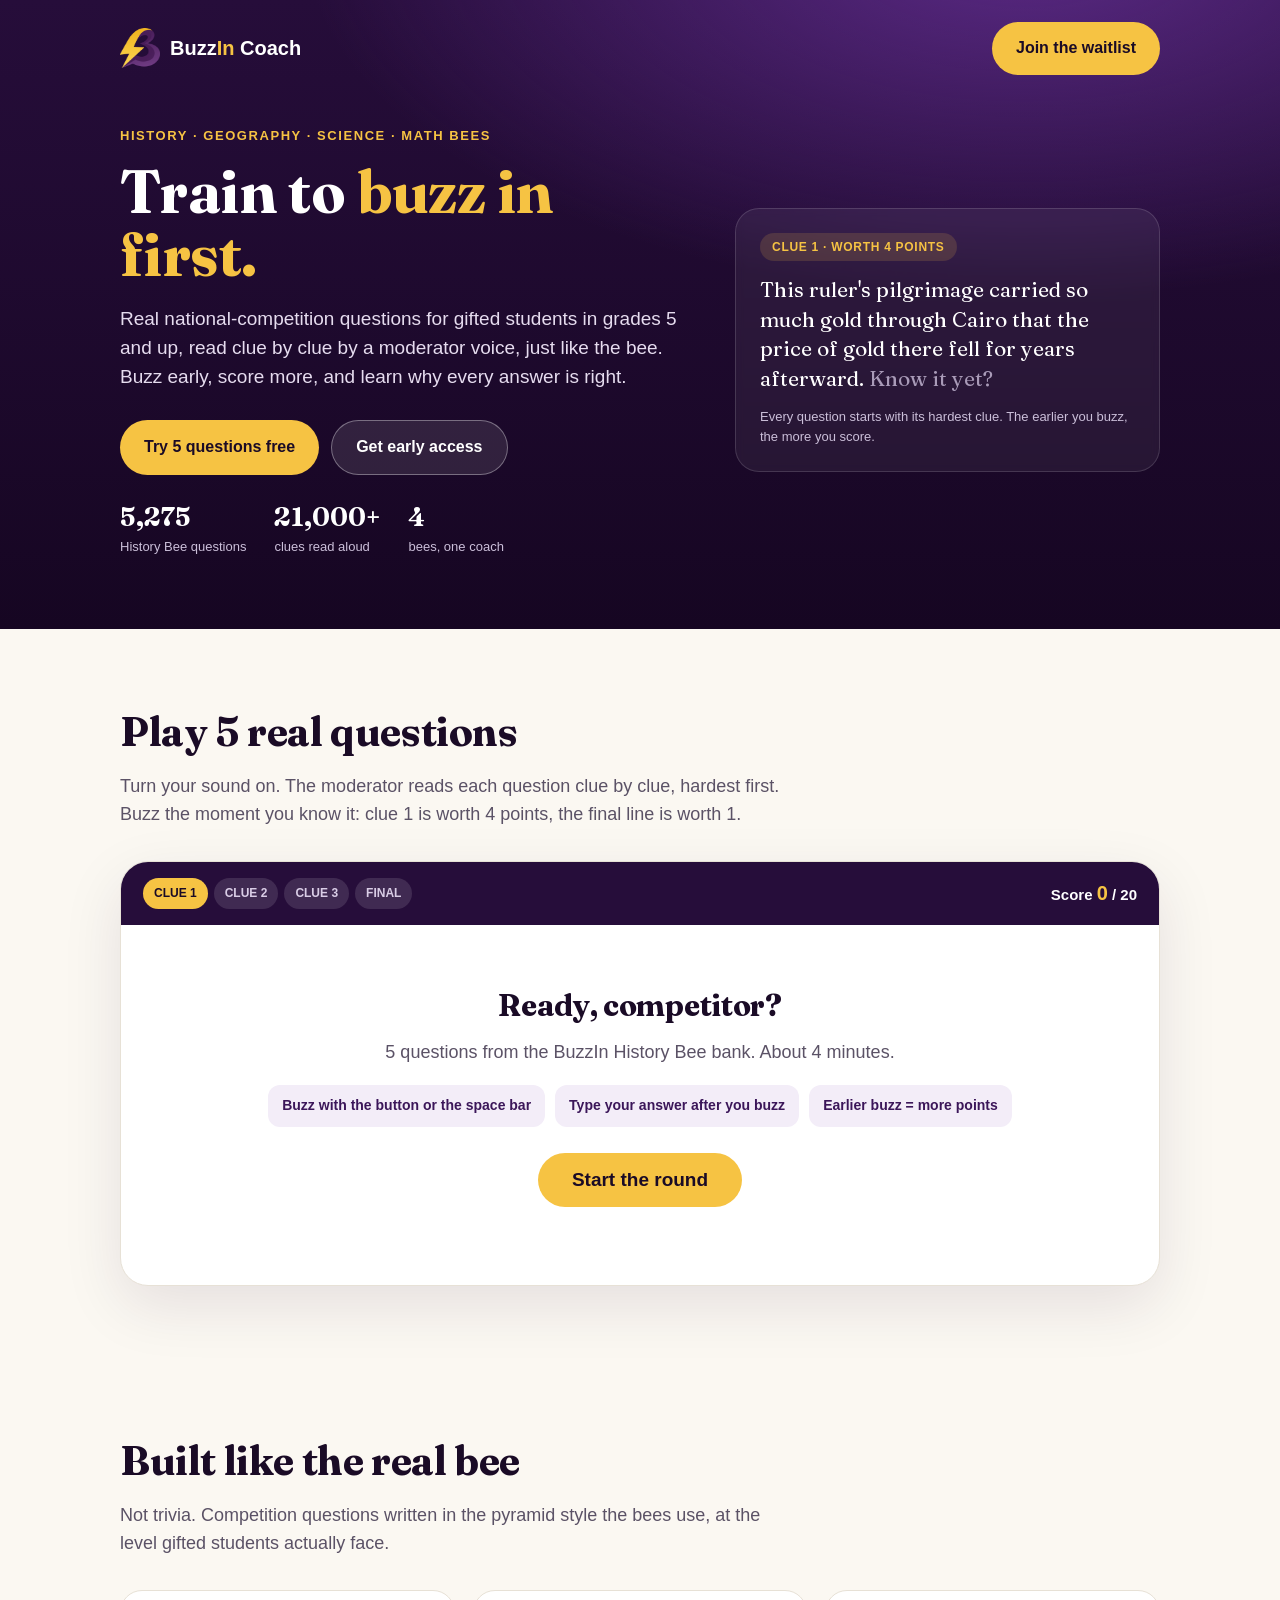
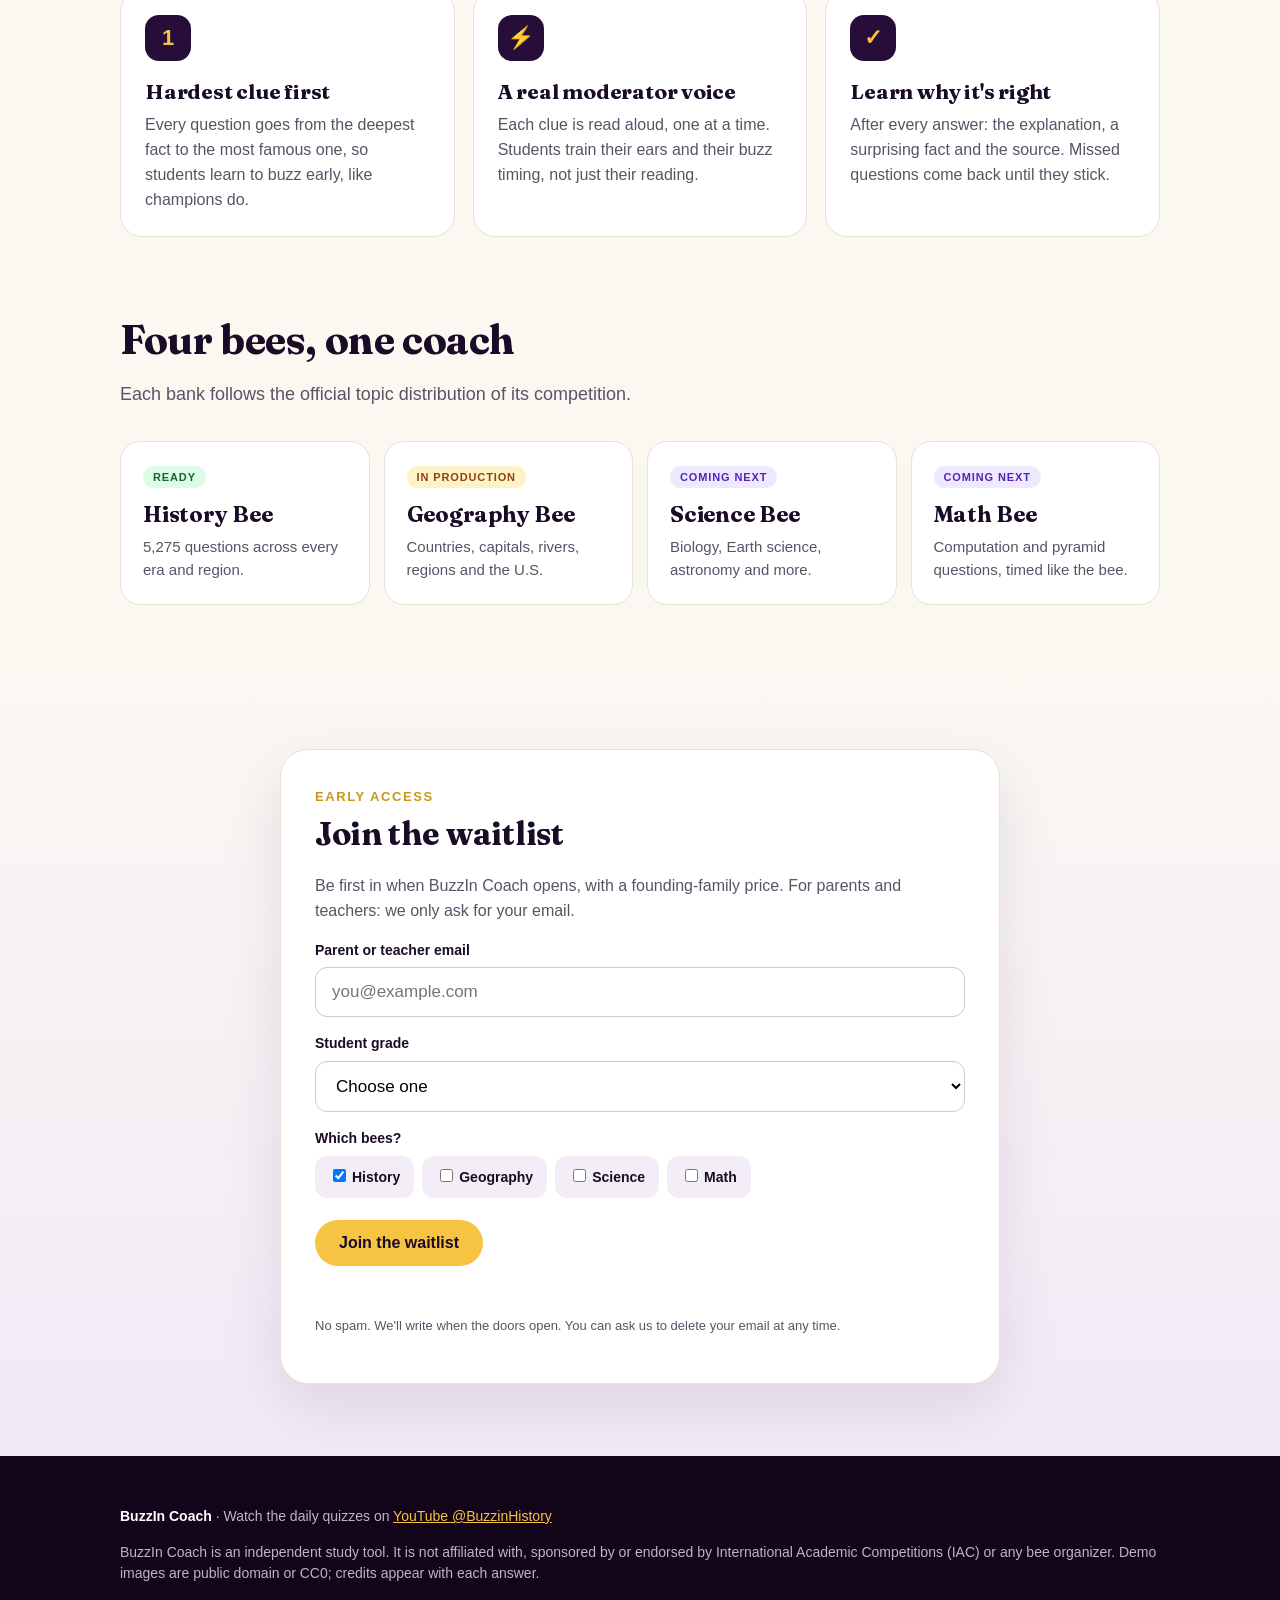
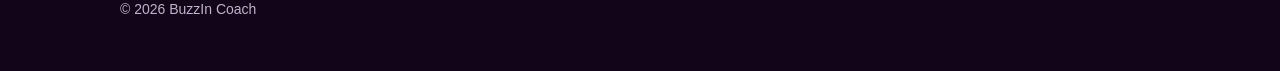
==== index.html @ ff50d9b2 "BuzzIn Coach landing page with 5-question demo and waitlist Co-Authored-By: Claude Opus 5.5 <noreply" ====
<!doctype html>
<html lang="en">
<head>
<meta charset="utf-8">
<meta name="viewport" content="width=device-width, initial-scale=1">
<title>BuzzIn Coach</title>
<meta name="description" content="Train for the History, Geography, Science and Math Bees with real competition-level questions, read clue by clue by a moderator voice. Try 5 questions free.">
<link rel="icon" href="favicon.png">
<style>
@font-face{font-family:'Fraunces';src:url(fonts/fraunces-latin.woff2) format('woff2');font-weight:100 900;font-display:swap}
:root{--ink:#1a0b26;--purple:#260d3a;--purple2:#3b1659;--gold:#f6c343;--gold-d:#c9971c;--green:#22c55e;--red:#ef4444;--paper:#fbf8f2;--card:#fff;--muted:#5b5266;--line:#e7e1d6}
*{box-sizing:border-box}html,body{margin:0}
body{font-family:-apple-system,BlinkMacSystemFont,"Segoe UI",Roboto,Helvetica,Arial,sans-serif;color:var(--ink);background:var(--paper);line-height:1.55}
h1,h2,h3,.serif{font-family:'Fraunces',Georgia,serif;letter-spacing:-.01em}
a{color:inherit}
.wrap{max-width:1080px;margin:0 auto;padding:0 20px}
header.hero{background:radial-gradient(1200px 600px at 80% -10%,#5b2a86 0,transparent 60%),linear-gradient(180deg,var(--purple),#160622);color:#fff;padding:22px 0 72px;overflow:hidden}
.nav{display:flex;align-items:center;justify-content:space-between;gap:12px}
.brand{display:flex;align-items:center;gap:10px;font-weight:800;font-size:20px;text-decoration:none}
.brand img{width:40px;height:40px}
.brand b{color:var(--gold)}
.btn{display:inline-flex;align-items:center;justify-content:center;gap:8px;border:0;border-radius:999px;padding:14px 24px;font-weight:800;font-size:16px;cursor:pointer;text-decoration:none;transition:transform .12s ease}
.btn:active{transform:scale(.97)}
.btn-gold{background:var(--gold);color:var(--ink)}
.btn-ghost{background:rgba(255,255,255,.1);color:#fff;border:1.5px solid rgba(255,255,255,.35)}
.hero-grid{display:grid;grid-template-columns:1.15fr .85fr;gap:40px;align-items:center;margin-top:48px}
.eyebrow{display:inline-block;font-size:13px;font-weight:800;letter-spacing:.12em;color:var(--gold);text-transform:uppercase}
.hero h1{font-size:clamp(36px,5.4vw,60px);line-height:1.05;margin:12px 0 18px}
.hero h1 em{font-style:normal;color:var(--gold)}
.hero p.lead{font-size:19px;color:#e6dcef;max-width:560px;margin:0 0 28px}
.cta-row{display:flex;flex-wrap:wrap;gap:12px}
.hero-card{background:rgba(255,255,255,.06);border:1px solid rgba(255,255,255,.14);border-radius:24px;padding:24px;backdrop-filter:blur(4px)}
.pill{display:inline-block;font-size:12px;font-weight:800;padding:5px 12px;border-radius:999px;background:rgba(246,195,67,.15);color:var(--gold);letter-spacing:.06em;text-transform:uppercase}
.sample-clue{font-family:'Fraunces',Georgia,serif;font-size:21px;line-height:1.4;margin:14px 0}
.sample-clue span{color:#a99bb8}
.stats{display:flex;gap:28px;margin-top:22px;flex-wrap:wrap}
.stats div{font-size:13px;color:#cbbfd9}.stats b{display:block;font-size:26px;color:#fff;font-family:'Fraunces',Georgia,serif}
section{padding:72px 0}
.section-title{font-size:clamp(28px,3.6vw,40px);margin:0 0 10px}
.section-sub{color:var(--muted);font-size:18px;margin:0 0 32px;max-width:680px}
/* demo */
#demo{background:var(--paper)}
.stage{background:var(--card);border:1px solid var(--line);border-radius:28px;box-shadow:0 20px 60px rgba(38,13,58,.10);overflow:hidden}
.stage-top{display:flex;align-items:center;justify-content:space-between;gap:12px;padding:16px 22px;background:var(--purple);color:#fff;flex-wrap:wrap}
.track{display:flex;gap:6px;flex-wrap:wrap}
.track span{font-size:12px;font-weight:800;padding:6px 11px;border-radius:999px;background:rgba(255,255,255,.12);color:#d9cde6}
.track span.live{background:var(--gold);color:var(--ink)}
.track span.done{opacity:.45}
.score{font-weight:800;font-size:15px}.score b{color:var(--gold);font-size:20px}
.stage-body{padding:28px 26px 30px;min-height:360px}
.qmeta{display:flex;justify-content:space-between;align-items:center;gap:10px;margin-bottom:16px;flex-wrap:wrap}
.worth{background:var(--gold);color:var(--ink);font-weight:900;border-radius:999px;padding:6px 14px;font-size:14px}
.cat{font-size:13px;font-weight:800;color:var(--muted);letter-spacing:.08em;text-transform:uppercase}
.older p{margin:0 0 10px;color:#8a8194;font-size:16px}
.live-clue{font-family:'Fraunces',Georgia,serif;font-size:clamp(20px,2.4vw,26px);line-height:1.42;margin:0;min-height:3em}
.live-clue .w{opacity:0;transition:opacity .15s}.live-clue .w.on{opacity:1}
.hint{margin-top:14px;font-weight:800;color:var(--gold-d);min-height:1.5em}
.controls{display:flex;gap:12px;align-items:center;margin-top:22px;flex-wrap:wrap}
.buzz{width:100%;max-width:420px;padding:20px;border-radius:20px;background:linear-gradient(180deg,#ffd76a,var(--gold));color:var(--ink);font-size:22px;font-weight:900;border:0;box-shadow:0 8px 0 var(--gold-d);cursor:pointer;letter-spacing:.04em}
.buzz:active{transform:translateY(4px);box-shadow:0 4px 0 var(--gold-d)}
.buzz:disabled{opacity:.4;cursor:default}
.kbd{font-size:13px;color:var(--muted)}
.answer-row{display:none;gap:10px;flex-wrap:wrap;align-items:center}
.answer-row input{flex:1;min-width:220px;font-size:20px;padding:15px 18px;border-radius:14px;border:2px solid var(--purple2);outline:none}
.timer{font-weight:900;color:var(--red);min-width:40px}
.reveal{display:none;grid-template-columns:220px 1fr;gap:26px;align-items:start}
.reveal img{width:100%;border-radius:18px;border:4px solid var(--gold);box-shadow:0 10px 30px rgba(0,0,0,.15)}
.verdict{font-weight:900;font-size:15px;letter-spacing:.06em;text-transform:uppercase}
.verdict.ok{color:#15803d}.verdict.no{color:var(--red)}
.ans{font-family:'Fraunces',Georgia,serif;font-size:34px;margin:6px 0 12px;color:var(--purple)}
.why{font-size:18px;margin:0 0 12px}
.dyk{background:#fff8e3;border-left:5px solid var(--gold);padding:12px 16px;border-radius:10px;margin:0 0 12px}
.src{display:inline-block;background:var(--gold);color:var(--ink);font-weight:700;font-size:13px;padding:5px 12px;border-radius:999px}
.credit{font-size:11px;color:var(--muted);margin-top:6px}
.start-box{text-align:center;padding:30px 10px}
.start-box h3{font-size:30px;margin:0 0 10px}
.rules{display:flex;justify-content:center;gap:10px;flex-wrap:wrap;margin:18px 0 26px}
.rules span{background:#f3edf8;color:var(--purple2);font-weight:800;border-radius:12px;padding:10px 14px;font-size:14px}
.end-box{text-align:center;padding:20px 10px;display:none}
.end-box .big{font-family:'Fraunces',Georgia,serif;font-size:64px;color:var(--purple);margin:6px 0}
.rank{display:inline-block;background:var(--purple);color:var(--gold);font-weight:900;padding:8px 18px;border-radius:999px;letter-spacing:.08em}
/* features */
.grid3{display:grid;grid-template-columns:repeat(3,1fr);gap:18px}
.feat{background:var(--card);border:1px solid var(--line);border-radius:22px;padding:24px}
.feat .ico{width:46px;height:46px;border-radius:14px;background:var(--purple);color:var(--gold);display:grid;place-items:center;font-weight:900;font-size:22px;margin-bottom:14px}
.feat h3{margin:0 0 6px;font-size:21px}.feat p{margin:0;color:var(--muted)}
.bees{display:grid;grid-template-columns:repeat(4,1fr);gap:14px}
.bee{border-radius:20px;padding:22px;background:var(--card);border:1px solid var(--line)}
.bee h3{margin:8px 0 4px;font-size:22px}.bee p{margin:0;color:var(--muted);font-size:15px}
.tag{font-size:11px;font-weight:900;letter-spacing:.08em;padding:5px 10px;border-radius:999px;text-transform:uppercase}
.tag.live{background:#dcfce7;color:#166534}.tag.soon{background:#fef3c7;color:#92400e}.tag.next{background:#ede9fe;color:#5b21b6}
.story{background:var(--purple);color:#fff;border-radius:28px;padding:36px;display:grid;grid-template-columns:auto 1fr;gap:28px;align-items:center}
.story img{width:110px}.story h2{margin:0 0 10px;font-size:30px}.story p{margin:0;color:#e1d6ec;font-size:18px}
/* waitlist */
#join{background:linear-gradient(180deg,var(--paper),#f1e9f7)}
.join-card{background:var(--card);border-radius:28px;padding:34px;border:1px solid var(--line);box-shadow:0 20px 60px rgba(38,13,58,.10);max-width:720px;margin:0 auto}
.join-card h2{margin:0 0 6px;font-size:32px}
form label{display:block;font-weight:800;font-size:14px;margin:16px 0 6px}
form input[type=email],form select{width:100%;font-size:17px;padding:14px 16px;border-radius:12px;border:1.5px solid #cfc6da;background:#fff}
.checks{display:flex;flex-wrap:wrap;gap:8px}
.checks label{margin:0;font-weight:700;background:#f3edf8;border-radius:12px;padding:10px 14px;cursor:pointer}
.checks input{margin-right:6px}
.form-msg{margin-top:14px;font-weight:800;min-height:1.4em}
.small{font-size:13px;color:var(--muted)}
footer{background:#120419;color:#bfb3cc;padding:36px 0;font-size:14px}
footer a{color:var(--gold)}
@media (max-width:860px){.hero-grid,.grid3,.bees,.reveal,.story{grid-template-columns:1fr}.bees{grid-template-columns:1fr 1fr}.reveal img{max-width:240px}.stage-body{padding:22px 18px}}
@media (max-width:520px){.bees{grid-template-columns:1fr}.nav .btn{padding:10px 16px;font-size:14px}}
</style>
</head>
<body>
<header class="hero">
  <div class="wrap">
    <nav class="nav">
      <a class="brand" href="#"><img src="img/logo.png" alt="BuzzIn logo"><span>Buzz<b>In</b> Coach</span></a>
      <a class="btn btn-gold" href="#join">Join the waitlist</a>
    </nav>
    <div class="hero-grid">
      <div>
        <span class="eyebrow">History · Geography · Science · Math Bees</span>
        <h1>Train to <em>buzz in first.</em></h1>
        <p class="lead">Real national-competition questions for gifted students in grades 5 and up, read clue by clue by a moderator voice, just like the bee. Buzz early, score more, and learn why every answer is right.</p>
        <div class="cta-row">
          <a class="btn btn-gold" href="#demo">Try 5 questions free</a>
          <a class="btn btn-ghost" href="#join">Get early access</a>
        </div>
        <div class="stats">
          <div><b>5,275</b>History Bee questions</div>
          <div><b>21,000+</b>clues read aloud</div>
          <div><b>4</b>bees, one coach</div>
        </div>
      </div>
      <div class="hero-card">
        <span class="pill">Clue 1 · worth 4 points</span>
        <p class="sample-clue">This ruler's pilgrimage carried so much gold through Cairo that the price of gold there fell for years afterward. <span>Know it yet?</span></p>
        <p class="small" style="color:#cbbfd9;margin:0">Every question starts with its hardest clue. The earlier you buzz, the more you score.</p>
      </div>
    </div>
  </div>
</header>

<section id="demo">
  <div class="wrap">
    <h2 class="section-title">Play 5 real questions</h2>
    <p class="section-sub">Turn your sound on. The moderator reads each question clue by clue, hardest first. Buzz the moment you know it: clue 1 is worth 4 points, the final line is worth 1.</p>
    <div class="stage" id="stage">
      <div class="stage-top">
        <div class="track" id="track"></div>
        <div class="score">Score <b id="score">0</b> / <span id="maxScore">20</span></div>
      </div>
      <div class="stage-body">
        <div class="start-box" id="startBox">
          <h3>Ready, competitor?</h3>
          <p class="section-sub" style="margin:0 auto">5 questions from the BuzzIn History Bee bank. About 4 minutes.</p>
          <div class="rules"><span>Buzz with the button or the space bar</span><span>Type your answer after you buzz</span><span>Earlier buzz = more points</span></div>
          <button class="btn btn-gold" id="startBtn" style="font-size:19px;padding:16px 34px">Start the round</button>
        </div>
        <div id="playBox" style="display:none">
          <div class="qmeta"><span class="cat" id="qcat"></span><span class="worth" id="worth"></span></div>
          <div class="older" id="older"></div>
          <p class="live-clue" id="liveClue"></p>
          <div class="hint" id="hint"></div>
          <div class="controls" id="buzzRow"><button class="buzz" id="buzzBtn">BUZZ IN</button><span class="kbd">or press Space</span></div>
          <div class="controls answer-row" id="answerRow"><input id="answerIn" placeholder="Type your answer" autocomplete="off" autocapitalize="off" spellcheck="false"><button class="btn btn-gold" id="submitBtn">Answer</button><span class="timer" id="ansTimer"></span></div>
        </div>
        <div class="reveal" id="revealBox">
          <div><img id="rImg" alt=""><div class="credit" id="rCredit"></div></div>
          <div>
            <div class="verdict" id="rVerdict"></div>
            <div class="ans" id="rAns"></div>
            <p class="why" id="rWhy"></p>
            <p class="dyk"><b>Did you know?</b> <span id="rFact"></span></p>
            <span class="src" id="rSrc"></span>
            <div class="controls"><button class="btn btn-gold" id="nextBtn">Next question</button></div>
          </div>
        </div>
        <div class="end-box" id="endBox">
          <span class="eyebrow" style="color:var(--gold-d)">Round complete</span>
          <div class="big"><span id="endScore">0</span> / 20</div>
          <span class="rank" id="endRank"></span>
          <p class="section-sub" style="margin:18px auto 22px">That was 5 of more than 5,000 questions. Join the waitlist and be first in when BuzzIn Coach opens.</p>
          <div class="cta-row" style="justify-content:center"><a class="btn btn-gold" href="#join">Join the waitlist</a><button class="btn" style="background:#f3edf8;color:var(--purple2)" id="againBtn">Play again</button></div>
        </div>
      </div>
    </div>
  </div>
</section>

<section>
  <div class="wrap">
    <h2 class="section-title">Built like the real bee</h2>
    <p class="section-sub">Not trivia. Competition questions written in the pyramid style the bees use, at the level gifted students actually face.</p>
    <div class="grid3">
      <div class="feat"><div class="ico">1</div><h3>Hardest clue first</h3><p>Every question goes from the deepest fact to the most famous one, so students learn to buzz early, like champions do.</p></div>
      <div class="feat"><div class="ico">⚡</div><h3>A real moderator voice</h3><p>Each clue is read aloud, one at a time. Students train their ears and their buzz timing, not just their reading.</p></div>
      <div class="feat"><div class="ico">✓</div><h3>Learn why it's right</h3><p>After every answer: the explanation, a surprising fact and the source. Missed questions come back until they stick.</p></div>
    </div>
  </div>
</section>

<section style="padding-top:0">
  <div class="wrap">
    <h2 class="section-title">Four bees, one coach</h2>
    <p class="section-sub">Each bank follows the official topic distribution of its competition.</p>
    <div class="bees">
      <div class="bee"><span class="tag live">Ready</span><h3>History Bee</h3><p>5,275 questions across every era and region.</p></div>
      <div class="bee"><span class="tag soon">In production</span><h3>Geography Bee</h3><p>Countries, capitals, rivers, regions and the U.S.</p></div>
      <div class="bee"><span class="tag next">Coming next</span><h3>Science Bee</h3><p>Biology, Earth science, astronomy and more.</p></div>
      <div class="bee"><span class="tag next">Coming next</span><h3>Math Bee</h3><p>Computation and pyramid questions, timed like the bee.</p></div>
    </div>
  </div>
</section>


<section id="join">
  <div class="wrap">
    <div class="join-card">
      <span class="eyebrow" style="color:var(--gold-d)">Early access</span>
      <h2>Join the waitlist</h2>
      <p class="small" style="font-size:16px">Be first in when BuzzIn Coach opens, with a founding-family price. For parents and teachers: we only ask for your email.</p>
      <form id="joinForm" novalidate>
        <label for="email">Parent or teacher email</label>
        <input type="email" id="email" required placeholder="you@example.com" autocomplete="email">
        <label for="grade">Student grade</label>
        <select id="grade"><option value="">Choose one</option><option>3 or younger</option><option>4</option><option>5</option><option>6</option><option>7</option><option>8</option><option>High school</option><option>Teacher or coach</option></select>
        <label>Which bees?</label>
        <div class="checks">
          <label><input type="checkbox" value="history" checked>History</label>
          <label><input type="checkbox" value="geography">Geography</label>
          <label><input type="checkbox" value="science">Science</label>
          <label><input type="checkbox" value="math">Math</label>
        </div>
        <div class="controls"><button class="btn btn-gold" type="submit" id="joinBtn">Join the waitlist</button></div>
        <div class="form-msg" id="formMsg"></div>
        <p class="small">No spam. We'll write when the doors open. You can ask us to delete your email at any time.</p>
      </form>
    </div>
  </div>
</section>

<footer>
  <div class="wrap">
    <p><b style="color:#fff">BuzzIn Coach</b> · Watch the daily quizzes on <a href="https://www.youtube.com/@BuzzinHistory" target="_blank" rel="noopener">YouTube @BuzzinHistory</a></p>
    <p>BuzzIn Coach is an independent study tool. It is not affiliated with, sponsored by or endorsed by International Academic Competitions (IAC) or any bee organizer. Demo images are public domain or CC0; credits appear with each answer.</p>
    <p>© 2026 BuzzIn Coach</p>
  </div>
</footer>

<script>
const DEMO = [{"id": "q03757", "category": "American History", "answer": "Rosa Parks", "accept": ["rosa parks", "parks", "rosa louise parks", "rosa mccauley parks"], "stages": [{"text": "This leader was secretary of the local NAACP chapter and had previously been trained at the Highlander Folk School, challenging the later narrative that her arrest was purely spontaneous.", "audio": "audio/q03757_c2.mp3"}, {"text": "This civil rights activist is often called the mother of the freedom movement and was awarded both the Presidential Medal of Freedom and the Congressional Gold Medal.", "audio": "audio/q03757_c3.mp3"}, {"text": "This Alabama seamstress refused to give up her seat on a Montgomery city bus in December 1955, triggering a 381-day bus boycott that became a pivotal moment in the civil rights movement.", "audio": "audio/q03757_c1.mp3"}, {"text": "For the point, name this Alabama woman whose 1955 bus arrest sparked the Montgomery Bus Boycott.", "audio": "audio/q03757_fp.mp3"}], "why": "Parks refused to give up her bus seat to a white rider in Montgomery. Her arrest launched a 381-day boycott.", "fact": "In 2013 she became the first Black American honored with a statue in the U.S. Capitol's National Statuary Hall.", "source": "Britannica: Rosa Parks", "img": "img/parks.jpg", "credit": "Rosa Parks fingerprinted, 1956 (Associated Press, public domain)"}, {"id": "q01840", "category": "Ancient History", "answer": "Ramesses II", "accept": ["ramesses", "ramses", "rameses", "ramesses ii", "ramses ii", "rameses ii", "ramesses the great", "ramses the great", "ozymandias"], "stages": [{"text": "This pharaoh fought the Hittites to a standstill at the Battle of Kadesh and signed one of the earliest known international peace treaties.", "audio": "audio/q01840_c1.mp3"}, {"text": "This king built more monuments and erected more statues and obelisks than any other pharaoh.", "audio": "audio/q01840_c2.mp3"}, {"text": "This pharaoh, who ruled for sixty-six years and fathered over a hundred children, is sometimes called the Great.", "audio": "audio/q01840_c3.mp3"}, {"text": "For the point, name this long-reigning New Kingdom pharaoh often called the greatest of all Egyptian rulers.", "audio": "audio/q01840_fp.mp3"}], "why": "Ramesses II ruled for 66 years and built Abu Simbel. Nine later pharaohs took his name.", "fact": "His peace treaty with the Hittites is one of the oldest ever found. A copy hangs at the United Nations in New York.", "source": "Britannica: Ramses II", "img": "img/ramesses.jpg", "credit": "Statue of Ramesses II, Museo Egizio, Turin (CC0)"}, {"id": "q02938", "category": "World Wars", "answer": "George S. Patton", "accept": ["patton", "george patton", "george s patton", "george smith patton"], "stages": [{"text": "This leader's slapping of a shell-shocked soldier in a Sicilian hospital tent, which Eisenhower suppressed but which leaked to the press, nearly ended his career and prevented him from commanding D-Day forces, a consequence he never fully accepted.", "audio": "audio/q02938_c2.mp3"}, {"text": "This American general died in December 1945 from injuries sustained in a car collision with an Army truck near Mannheim, Germany, just months after the war's end.", "audio": "audio/q02938_c3.mp3"}, {"text": "This figure's Third Army swept across France after D-Day faster than any previous armored advance in history, covering 600 miles in three months, but required so much fuel that his advance had to be halted to supply Montgomery's slower-moving British forces.", "audio": "audio/q02938_c1.mp3"}, {"text": "For the point, name this general whose Third Army's rapid advance across France made him the most aggressive Allied commander of World War II.", "audio": "audio/q02938_fp.mp3"}], "why": "Patton commanded the U.S. Third Army, which raced across France in the summer of 1944.", "fact": "Patton believed he had lived past lives as a soldier, including one as a Roman legionary.", "source": "U.S. Army Center of Military History", "img": "img/patton.jpg", "credit": "General George Patton, 1945, National Portrait Gallery (CC0)"}, {"id": "q01600", "category": "History of Science", "answer": "Michael Faraday", "accept": ["faraday", "michael faraday"], "stages": [{"text": "This scientist developed the concept of field lines to visualize invisible forces after lacking the mathematical training to follow formal derivations, a framework James Clerk Maxwell later translated into precise equations.", "audio": "audio/q01600_c1.mp3"}, {"text": "This scientist began his career as Humphry Davy's laboratory assistant after writing to the Royal Institution for work, having educated himself by reading books at the bookbinder's shop where he apprenticed.", "audio": "audio/q01600_c2.mp3"}, {"text": "This 19th-century English scientist discovered electromagnetic induction, the principle that a changing magnetic field induces an electric current in a nearby conductor, which is the operating principle underlying every electric generator and transformer in the world today.", "audio": "audio/q01600_c3.mp3"}, {"text": "For the point, name this self-educated English scientist who discovered electromagnetic induction, enabling the generation of electricity from magnets.", "audio": "audio/q01600_fp.mp3"}], "why": "Faraday discovered electromagnetic induction in 1831, the principle behind the electric generator. He started out as a bookbinder's apprentice at 14.", "fact": "Albert Einstein kept a portrait of Faraday on his study wall, next to Isaac Newton and James Clerk Maxwell.", "source": "Royal Institution: Michael Faraday", "img": "img/faraday.jpg", "credit": "Thomas Phillips, Michael Faraday, 1842 (public domain)"}, {"id": "q01808", "category": "Ancient History", "answer": "Hammurabi", "accept": ["hammurabi", "hammurapi", "khammurabi", "hamurabi"], "stages": [{"text": "This ruler's legal code included provisions covering wages for laborers, penalties for false accusations, and protections for widows and orphans.", "audio": "audio/q01808_c1.mp3"}, {"text": "This Babylonian king inscribed his laws on a tall basalt stele topped with a carved image of the sun god Shamash handing down authority.", "audio": "audio/q01808_c2.mp3"}, {"text": "This Amorite king of Babylon is best known for a collection of nearly 282 laws that is one of the oldest written legal codes in history.", "audio": "audio/q01808_c3.mp3"}, {"text": "For the point, name this ancient Babylonian king whose famous law code declared an eye for an eye.", "audio": "audio/q01808_fp.mp3"}], "why": "Hammurabi ruled Babylon about 1792 to 1750 BC. His law code punished harm with matching harm: an eye for an eye.", "fact": "Raiders carried his law stele off to Susa, in Iran. Archaeologists found it there in 1901; it is now in the Louvre.", "source": "Louvre: Law Code of Hammurabi", "img": "img/hammurabi.jpg", "credit": "Top of the stele of the Code of Hammurabi, Louvre (public domain)"}];
const SUPA_URL = 'https://muwmkocrebyrjxmbofij.supabase.co', SUPA_KEY = 'sb_publishable_g9kPDaHmqOY0AiBeE_cB3w_Z5uvTl-f';
const $ = id => document.getElementById(id);
const PAUSE = 2000, FINAL_WAIT = 5000, ANSWER_TIME = 15;
let qi = 0, si = 0, score = 0, state = 'idle', audio = new Audio(), timers = [], buzzStage = null, ansLeft = 0, raf = null;
const maxPts = DEMO.reduce((a, q) => a + q.stages.length, 0); $('maxScore').textContent = maxPts;

function clearTimers(){ timers.forEach(clearTimeout); timers = []; cancelAnimationFrame(raf); }
function show(id, on, disp){ $(id).style.display = on ? (disp || 'block') : 'none'; }
function points(q, s){ return q.stages.length - s; }
function norm(s){ return s.toLowerCase().normalize('NFD').replace(/[̀-ͯ]/g,'').replace(/[^a-z0-9 ]/g,' ').replace(/\s+/g,' ').trim(); }
function lev(a, b){ const m = a.length, n = b.length, d = Array.from({length:m+1},(_, i)=>[i]); for(let j=1;j<=n;j++) d[0][j]=j;
  for(let i=1;i<=m;i++) for(let j=1;j<=n;j++) d[i][j]=Math.min(d[i-1][j]+1,d[i][j-1]+1,d[i-1][j-1]+(a[i-1]===b[j-1]?0:1)); return d[m][n]; }
function correct(q, txt){ const t = norm(txt); if(!t) return false;
  return q.accept.some(a => { a = norm(a); if (t === a) return true;
    const tol = a.length >= 8 ? 2 : a.length >= 5 ? 1 : 0; if (lev(t, a) <= tol) return true;
    return t.split(' ').some(w => w.length >= 5 && lev(w, a) <= tol); }); }

function renderTrack(){ const q = DEMO[qi]; $('track').innerHTML = q.stages.map((s,i)=>`<span class="${i===si&&state!=='reveal'?'live':i<si?'done':''}">${i===q.stages.length-1?'FINAL':'CLUE '+(i+1)}</span>`).join(''); }
function renderStage(){
  const q = DEMO[qi], s = q.stages[si];
  $('qcat').textContent = `Question ${qi+1} of ${DEMO.length} · ${q.category}`;
  const p = points(q, si); $('worth').textContent = `Worth ${p} point${p>1?'s':''}`;
  $('older').innerHTML = q.stages.slice(0, si).map(o=>`<p>${o.text}</p>`).join('');
  $('liveClue').innerHTML = s.text.split(' ').map(w=>`<span class="w">${w} </span>`).join('');
  $('hint').textContent = ''; renderTrack();
}
function playStage(){
  const q = DEMO[qi], s = q.stages[si]; state = 'reading'; renderStage();
  audio.src = s.audio; audio.currentTime = 0; audio.play().catch(()=>{});
  const words = [...document.querySelectorAll('#liveClue .w')];
  const tick = () => { if (state !== 'reading') return; const d = audio.duration || 8, f = Math.min(1, (audio.currentTime + .25) / d);
    const n = Math.ceil(f * words.length); words.forEach((w,i)=>w.classList.toggle('on', i < n)); raf = requestAnimationFrame(tick); };
  raf = requestAnimationFrame(tick);
  audio.onended = () => { if (state !== 'reading') return; words.forEach(w=>w.classList.add('on')); cancelAnimationFrame(raf);
    if (si < q.stages.length - 1) { $('hint').textContent = 'Know it? Lock it in now!'; state = 'pause';
      timers.push(setTimeout(()=>{ if (state === 'pause') { si++; playStage(); } }, PAUSE)); }
    else { state = 'pause'; let left = FINAL_WAIT/1000; $('hint').textContent = `Last chance: ${left}`;
      const cd = () => { left--; if (state !== 'pause') return; if (left <= 0) return reveal(false, null); $('hint').textContent = `Last chance: ${left}`; timers.push(setTimeout(cd, 1000)); };
      timers.push(setTimeout(cd, 1000)); } };
}
function buzz(){
  if (state !== 'reading' && state !== 'pause') return;
  clearTimers(); audio.pause(); buzzStage = si; state = 'answer';
  document.querySelectorAll('#liveClue .w').forEach(w=>w.classList.add('on'));
  $('hint').textContent = `Buzzed on ${si === DEMO[qi].stages.length-1 ? 'the final line' : 'clue ' + (si+1)}!`;
  show('buzzRow', false); show('answerRow', true, 'flex'); $('answerIn').value = ''; $('answerIn').focus();
  ansLeft = ANSWER_TIME; $('ansTimer').textContent = ansLeft;
  const t = () => { if (state !== 'answer') return; ansLeft--; $('ansTimer').textContent = ansLeft; if (ansLeft <= 0) submit(); else timers.push(setTimeout(t, 1000)); };
  timers.push(setTimeout(t, 1000));
}
function submit(){ if (state !== 'answer') return; clearTimers(); reveal(correct(DEMO[qi], $('answerIn').value), buzzStage); }
function reveal(ok, stage){
  clearTimers(); audio.pause(); state = 'reveal'; const q = DEMO[qi];
  const pts = ok ? points(q, stage) : 0; score += pts; $('score').textContent = score;
  show('playBox', false); show('revealBox', true, 'grid');
  $('rVerdict').className = 'verdict ' + (ok ? 'ok' : 'no');
  $('rVerdict').textContent = ok ? `Correct on ${stage === q.stages.length-1 ? 'the final line' : 'clue ' + (stage+1)} · +${pts} point${pts>1?'s':''}` : (stage === null ? 'Time is up' : 'Not quite');
  $('rAns').textContent = q.answer; $('rWhy').textContent = q.why; $('rFact').textContent = q.fact;
  $('rSrc').textContent = 'Source · ' + q.source; $('rImg').src = q.img; $('rImg').alt = q.answer; $('rCredit').textContent = q.credit;
  $('nextBtn').textContent = qi === DEMO.length - 1 ? 'See my score' : 'Next question'; renderTrack();
}
function next(){
  show('revealBox', false);
  if (qi === DEMO.length - 1) return finish();
  qi++; si = 0; show('playBox', true); show('buzzRow', true, 'flex'); show('answerRow', false); playStage();
}
function rank(s){ const f = s / maxPts; return f >= .9 ? 'History Bee Legend' : f >= .75 ? 'Historian' : f >= .55 ? 'Scholar' : f >= .33 ? 'Student' : 'Tourist'; }
function finish(){ state = 'end'; show('endBox', true); $('endScore').textContent = score; $('endRank').textContent = rank(score); try { localStorage.setItem('bz_demo', score); } catch(e) {} }
function start(){ qi = 0; si = 0; score = 0; $('score').textContent = 0; show('startBox', false); show('endBox', false); show('revealBox', false);
  show('playBox', true); show('buzzRow', true, 'flex'); show('answerRow', false); playStage(); }

$('startBtn').onclick = start; $('againBtn').onclick = start; $('buzzBtn').onclick = buzz; $('submitBtn').onclick = submit; $('nextBtn').onclick = next;
$('answerIn').addEventListener('keydown', e => { if (e.key === 'Enter') submit(); });
document.addEventListener('keydown', e => { if (e.code === 'Space' && (state === 'reading' || state === 'pause') && document.activeElement.tagName !== 'INPUT') { e.preventDefault(); buzz(); } });
renderTrack();

$('joinForm').addEventListener('submit', async e => {
  e.preventDefault(); const email = $('email').value.trim(), msg = $('formMsg');
  if (!/^[^@\s]+@[^@\s]+\.[^@\s]+$/.test(email)) { msg.style.color = 'var(--red)'; msg.textContent = 'Please enter a valid email.'; return; }
  const bees = [...document.querySelectorAll('.checks input:checked')].map(c => c.value);
  let demo = null; try { const v = localStorage.getItem('bz_demo'); if (v !== null) demo = +v; } catch(_) {}
  $('joinBtn').disabled = true; msg.style.color = 'var(--muted)'; msg.textContent = 'Saving…';
  try {
    const r = await fetch(SUPA_URL + '/rest/v1/waitlist', { method: 'POST', headers: { apikey: SUPA_KEY, 'Content-Type': 'application/json', Prefer: 'return=minimal' },
      body: JSON.stringify({ email, grade: $('grade').value || null, bees, demo_score: demo, source: new URLSearchParams(location.search).get('src') || 'site' }) });
    if (r.ok || r.status === 409) { msg.style.color = '#15803d'; msg.textContent = r.status === 409 ? "You're already on the list. See you at launch!" : "You're on the list! We'll email you when BuzzIn Coach opens."; e.target.reset(); }
    else throw new Error(r.status);
  } catch (err) { msg.style.color = 'var(--red)'; msg.textContent = 'Something went wrong. Please try again in a minute.'; }
  $('joinBtn').disabled = false;
});
</script>
</body>
</html>
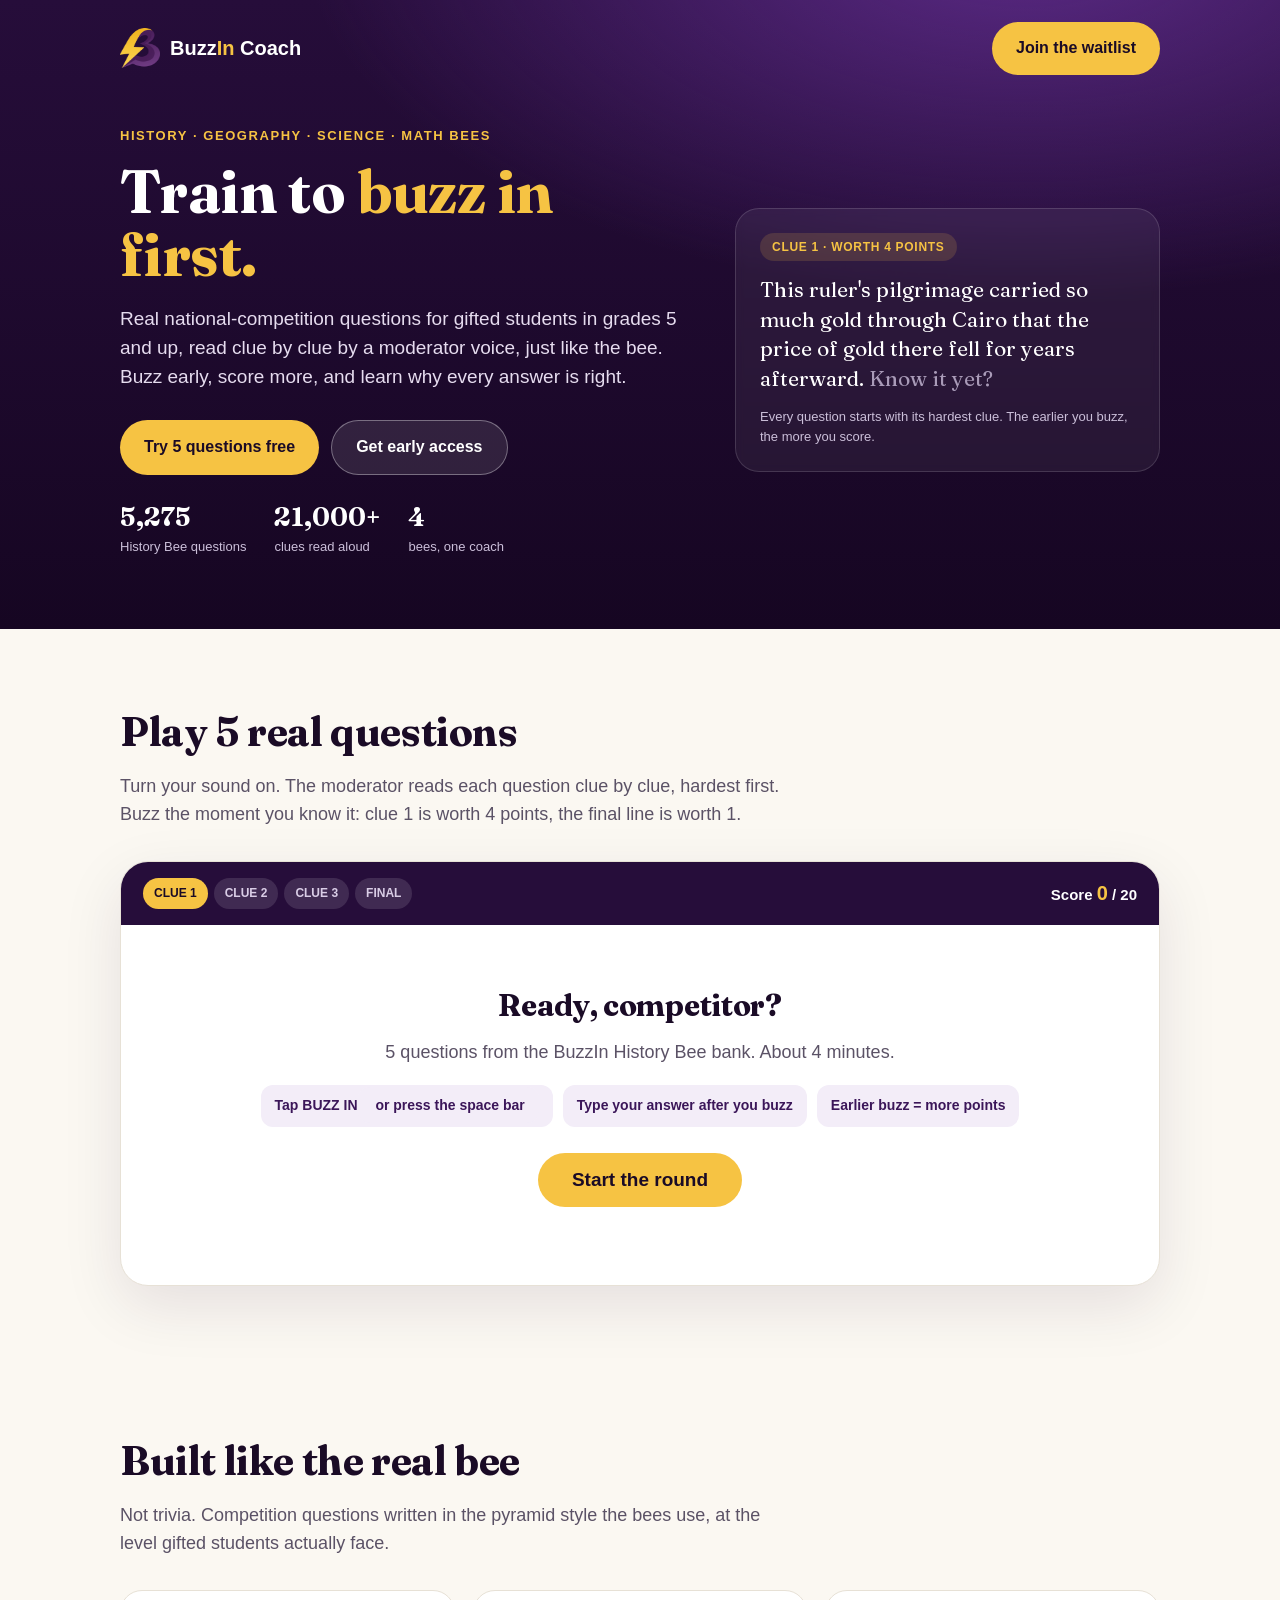
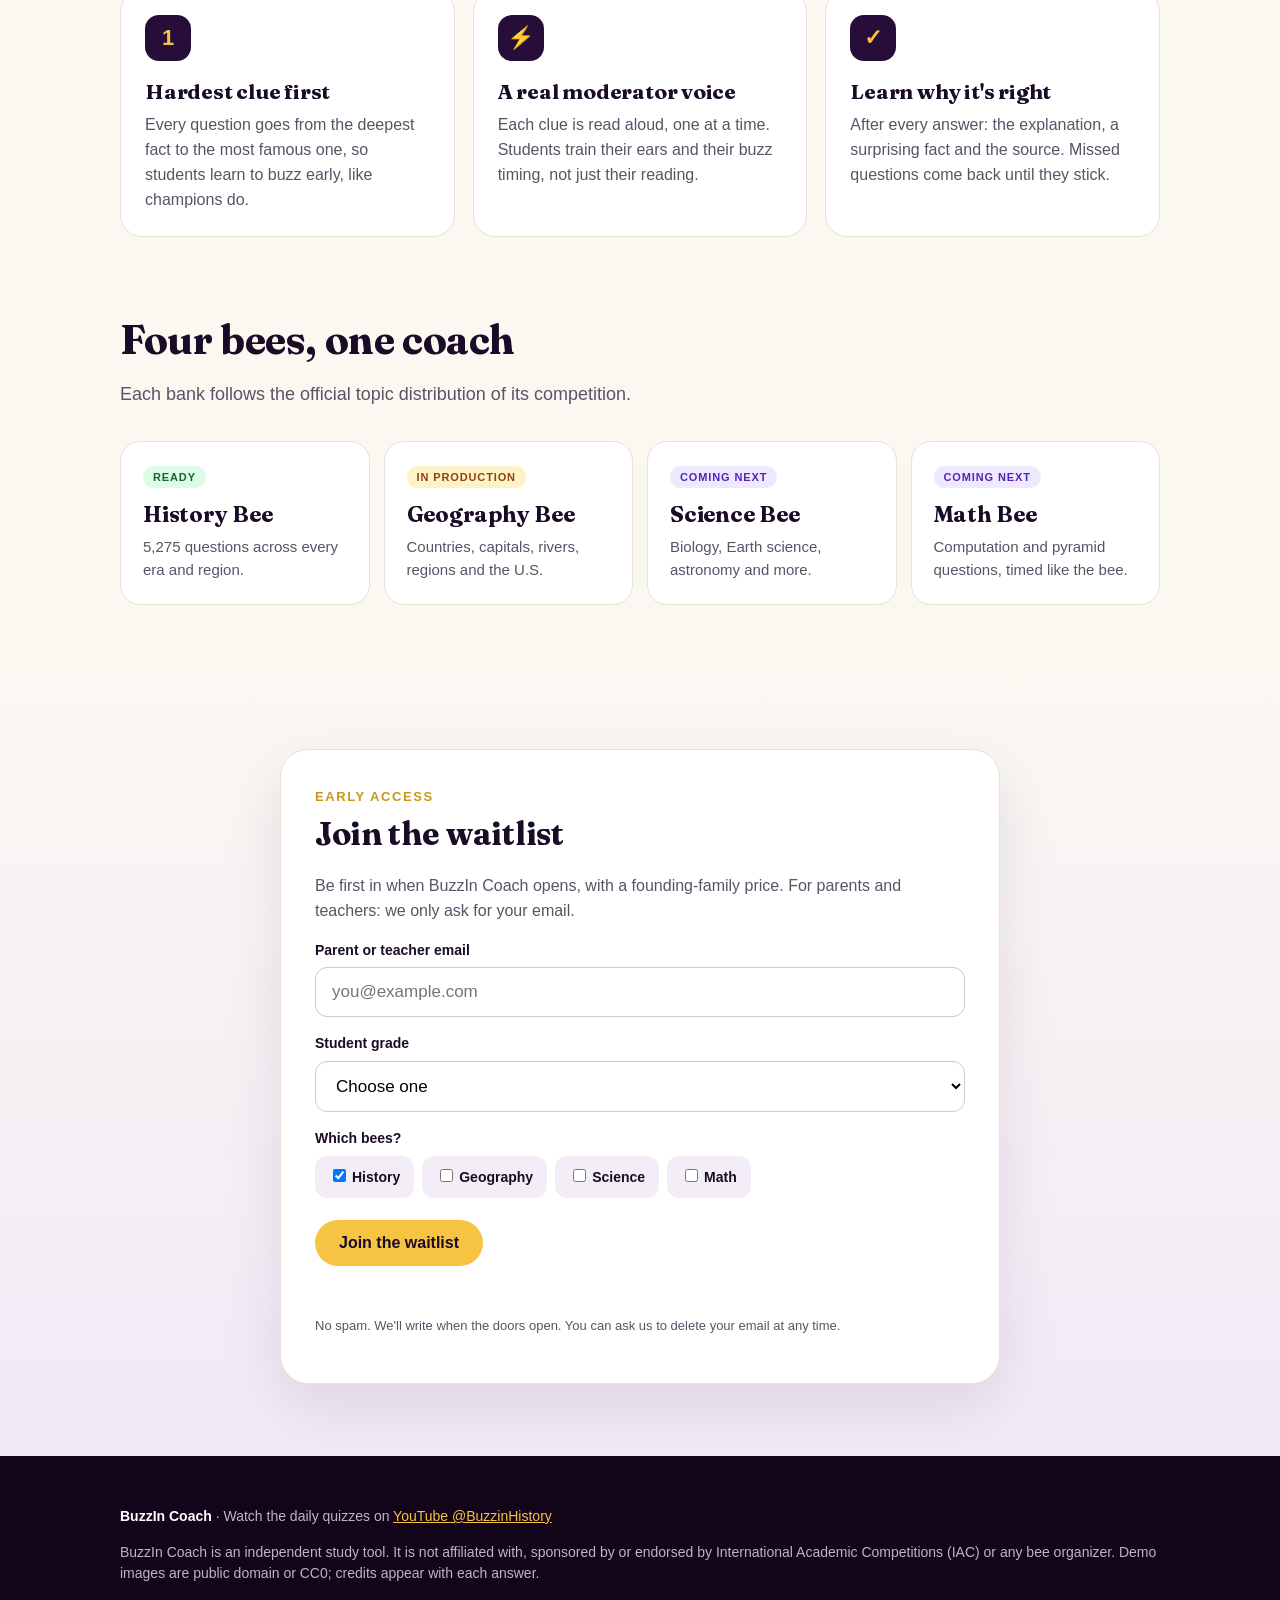
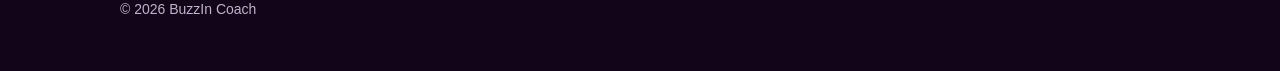
==== commit f8fe8808: "Mobile polish: stats row, buzz hint Co-Authored-By: Claude Opus 5.5 <noreply@anthropic.com>" ====
--- a/index.html
+++ b/index.html
@@ -33,7 +33,7 @@
 .pill{display:inline-block;font-size:12px;font-weight:800;padding:5px 12px;border-radius:999px;background:rgba(246,195,67,.15);color:var(--gold);letter-spacing:.06em;text-transform:uppercase}
 .sample-clue{font-family:'Fraunces',Georgia,serif;font-size:21px;line-height:1.4;margin:14px 0}
 .sample-clue span{color:#a99bb8}
-.stats{display:flex;gap:28px;margin-top:22px;flex-wrap:wrap}
+.stats{display:grid;grid-template-columns:repeat(3,auto);justify-content:start;gap:28px;margin-top:22px}
 .stats div{font-size:13px;color:#cbbfd9}.stats b{display:block;font-size:26px;color:#fff;font-family:'Fraunces',Georgia,serif}
 section{padding:72px 0}
 .section-title{font-size:clamp(28px,3.6vw,40px);margin:0 0 10px}
@@ -105,7 +105,7 @@
 footer{background:#120419;color:#bfb3cc;padding:36px 0;font-size:14px}
 footer a{color:var(--gold)}
 @media (max-width:860px){.hero-grid,.grid3,.bees,.reveal,.story{grid-template-columns:1fr}.bees{grid-template-columns:1fr 1fr}.reveal img{max-width:240px}.stage-body{padding:22px 18px}}
-@media (max-width:520px){.bees{grid-template-columns:1fr}.nav .btn{padding:10px 16px;font-size:14px}}
+@media (max-width:520px){.stats{gap:16px}.stats b{font-size:22px}.desk{display:none}.bees{grid-template-columns:1fr}.nav .btn{padding:10px 16px;font-size:14px}}
 </style>
 </head>
 <body>
@@ -152,7 +152,7 @@
         <div class="start-box" id="startBox">
           <h3>Ready, competitor?</h3>
           <p class="section-sub" style="margin:0 auto">5 questions from the BuzzIn History Bee bank. About 4 minutes.</p>
-          <div class="rules"><span>Buzz with the button or the space bar</span><span>Type your answer after you buzz</span><span>Earlier buzz = more points</span></div>
+          <div class="rules"><span>Tap BUZZ IN<span class="desk"> or press the space bar</span></span><span>Type your answer after you buzz</span><span>Earlier buzz = more points</span></div>
           <button class="btn btn-gold" id="startBtn" style="font-size:19px;padding:16px 34px">Start the round</button>
         </div>
         <div id="playBox" style="display:none">
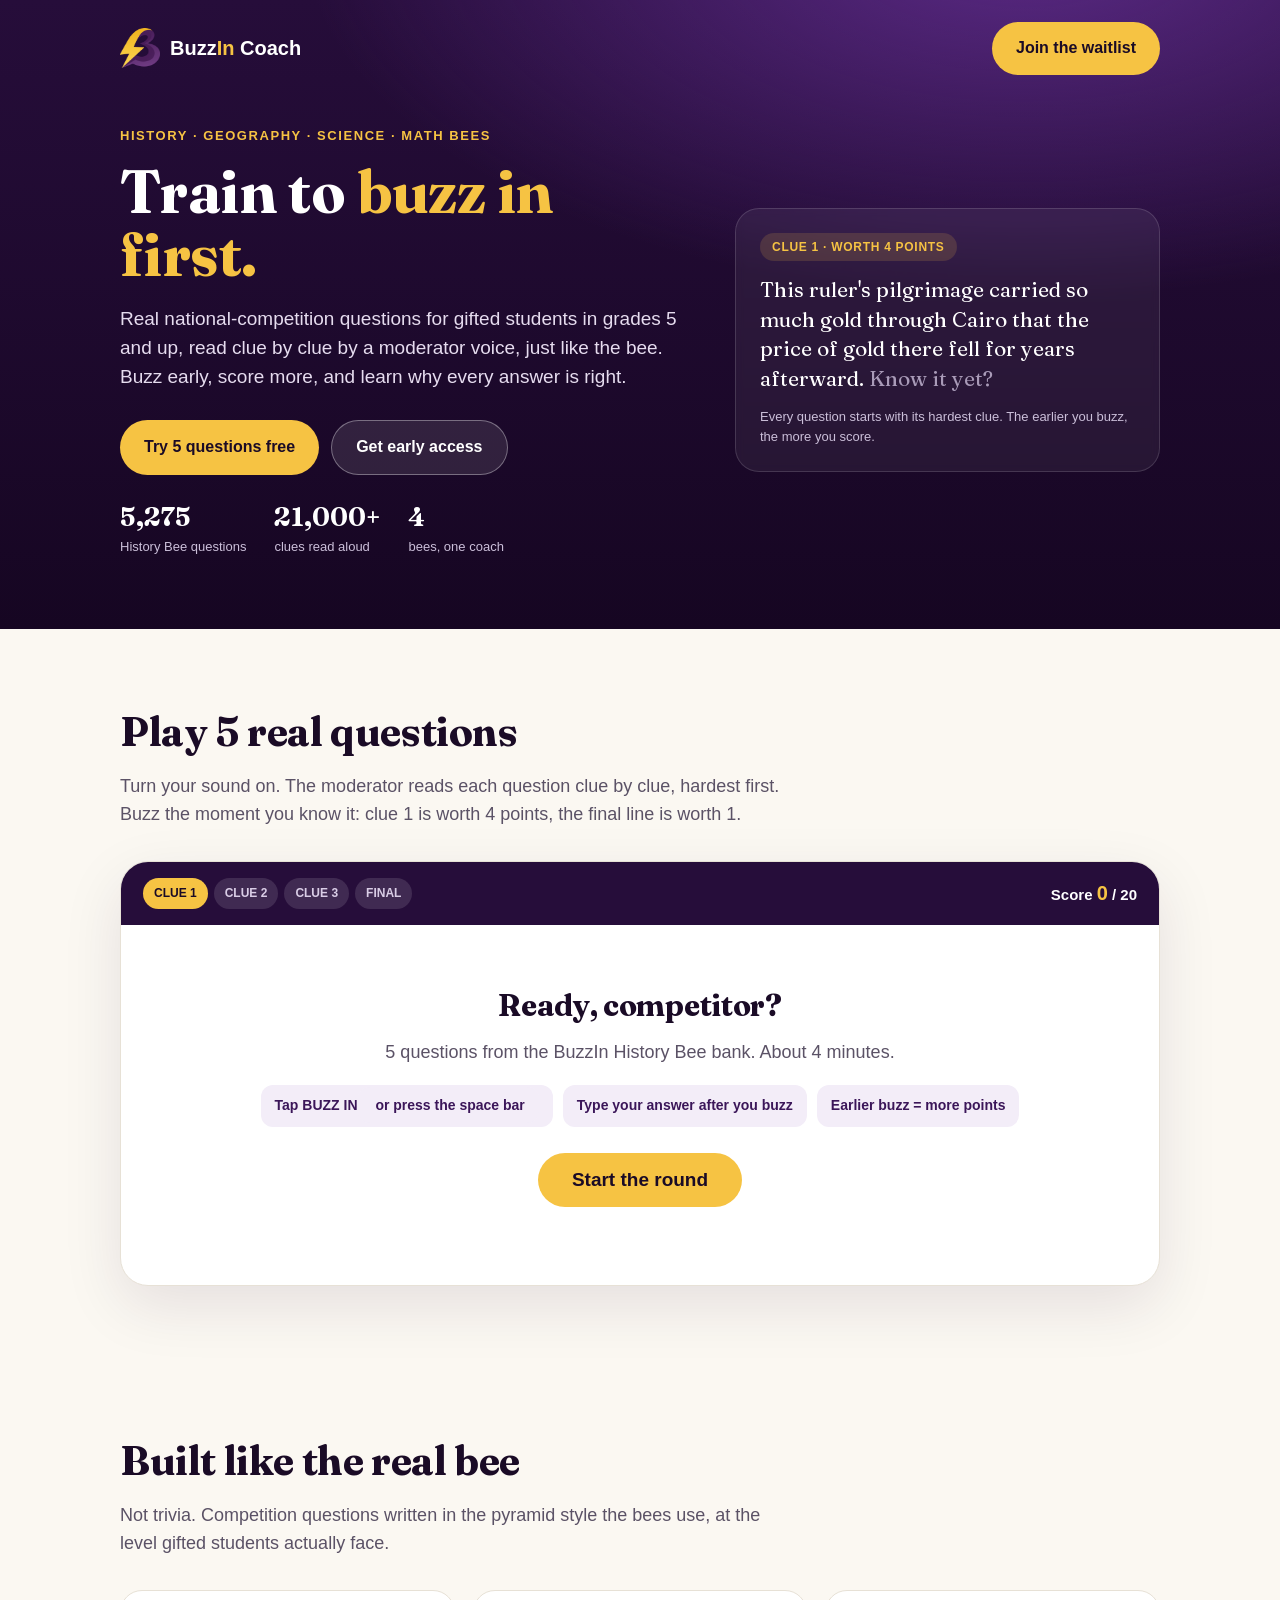
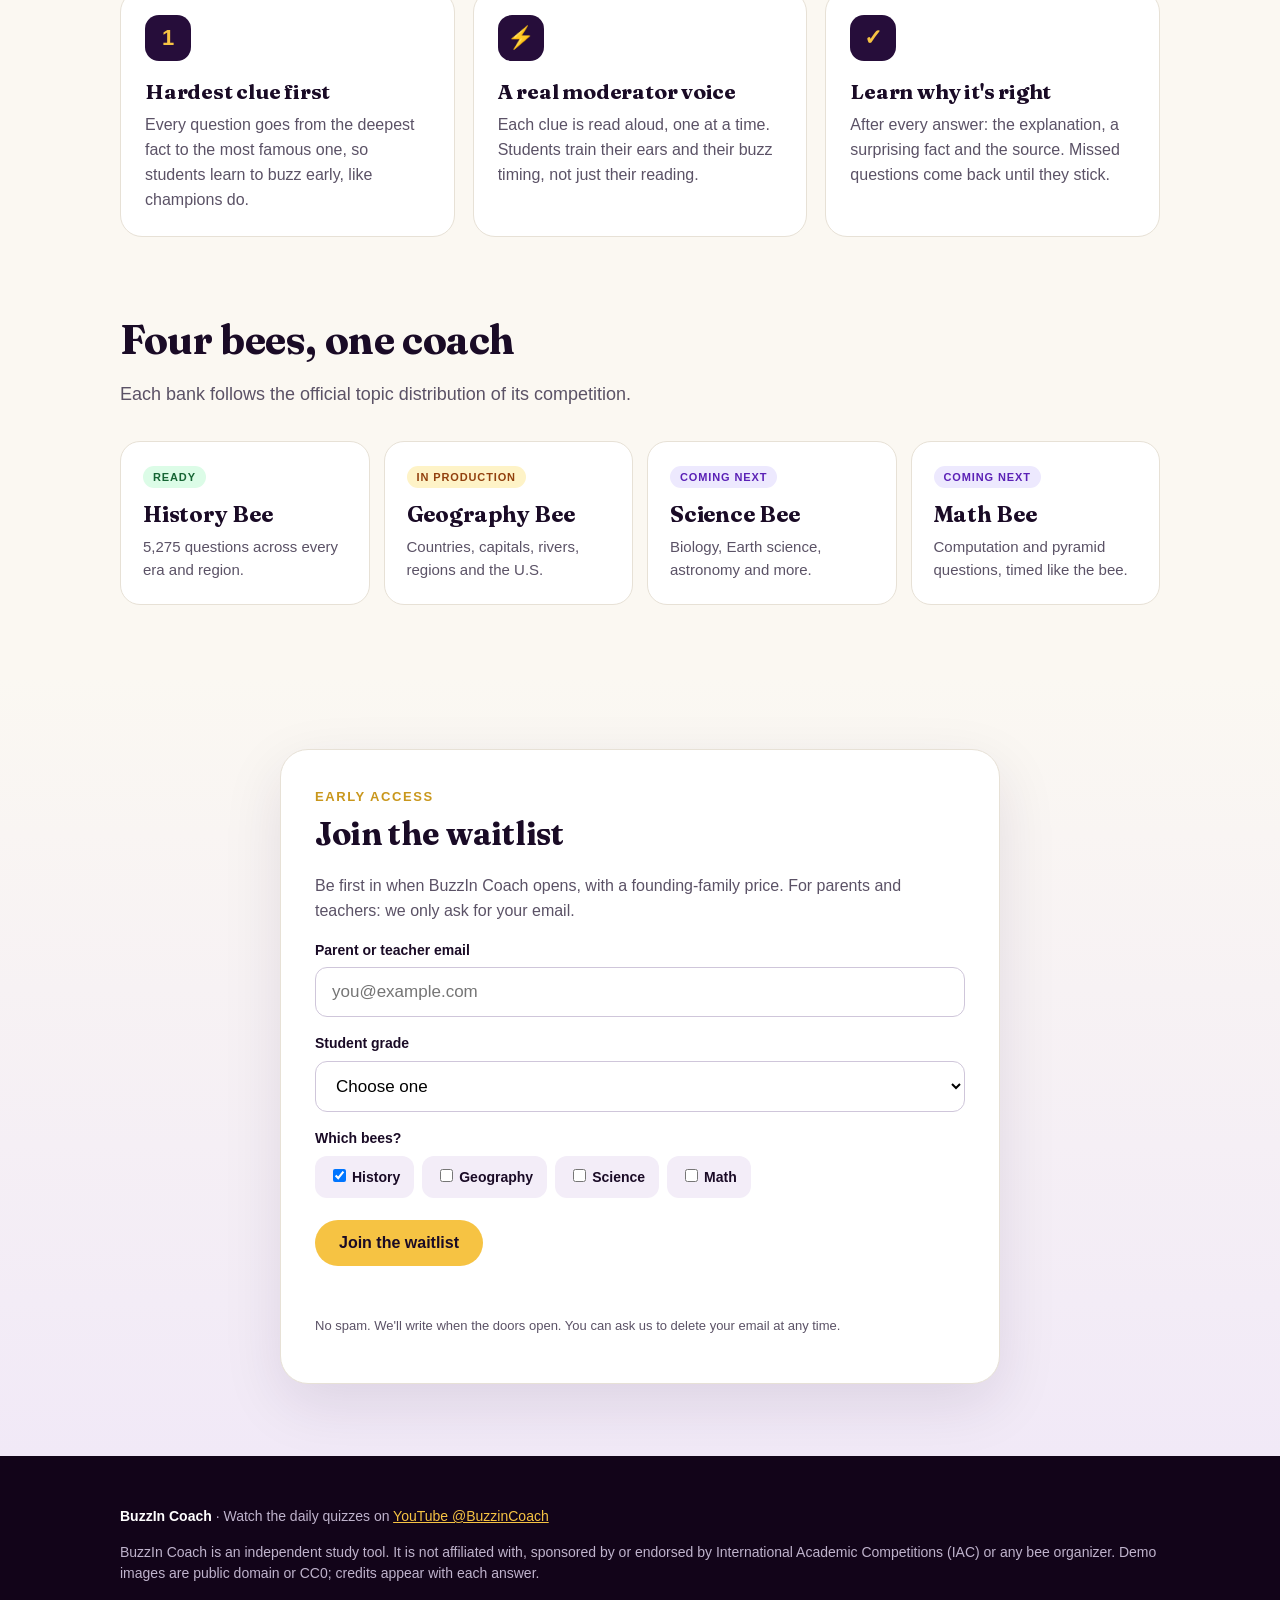
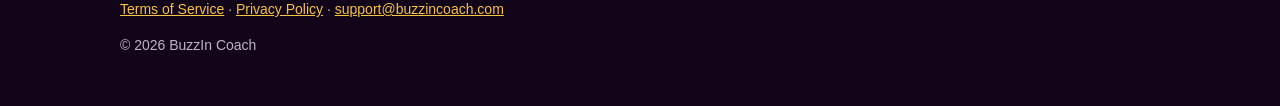
==== commit 3132dcb6: "Add Terms of Service and Privacy Policy (with COPPA notice); footer links and @BuzzinCoach Co-Author" ====
--- a/index.html
+++ b/index.html
@@ -240,15 +240,16 @@
 
 <footer>
   <div class="wrap">
-    <p><b style="color:#fff">BuzzIn Coach</b> · Watch the daily quizzes on <a href="https://www.youtube.com/@BuzzinHistory" target="_blank" rel="noopener">YouTube @BuzzinHistory</a></p>
+    <p><b style="color:#fff">BuzzIn Coach</b> · Watch the daily quizzes on <a href="https://www.youtube.com/@BuzzinCoach" target="_blank" rel="noopener">YouTube @BuzzinCoach</a></p>
     <p>BuzzIn Coach is an independent study tool. It is not affiliated with, sponsored by or endorsed by International Academic Competitions (IAC) or any bee organizer. Demo images are public domain or CC0; credits appear with each answer.</p>
+    <p><a href="/terms/">Terms of Service</a> · <a href="/privacy/">Privacy Policy</a> · <a href="mailto:support@buzzincoach.com">support@buzzincoach.com</a></p>
     <p>© 2026 BuzzIn Coach</p>
   </div>
 </footer>
 
 <script>
 const DEMO = [{"id": "q03757", "category": "American History", "answer": "Rosa Parks", "accept": ["rosa parks", "parks", "rosa louise parks", "rosa mccauley parks"], "stages": [{"text": "This leader was secretary of the local NAACP chapter and had previously been trained at the Highlander Folk School, challenging the later narrative that her arrest was purely spontaneous.", "audio": "audio/q03757_c2.mp3"}, {"text": "This civil rights activist is often called the mother of the freedom movement and was awarded both the Presidential Medal of Freedom and the Congressional Gold Medal.", "audio": "audio/q03757_c3.mp3"}, {"text": "This Alabama seamstress refused to give up her seat on a Montgomery city bus in December 1955, triggering a 381-day bus boycott that became a pivotal moment in the civil rights movement.", "audio": "audio/q03757_c1.mp3"}, {"text": "For the point, name this Alabama woman whose 1955 bus arrest sparked the Montgomery Bus Boycott.", "audio": "audio/q03757_fp.mp3"}], "why": "Parks refused to give up her bus seat to a white rider in Montgomery. Her arrest launched a 381-day boycott.", "fact": "In 2013 she became the first Black American honored with a statue in the U.S. Capitol's National Statuary Hall.", "source": "Britannica: Rosa Parks", "img": "img/parks.jpg", "credit": "Rosa Parks fingerprinted, 1956 (Associated Press, public domain)"}, {"id": "q01840", "category": "Ancient History", "answer": "Ramesses II", "accept": ["ramesses", "ramses", "rameses", "ramesses ii", "ramses ii", "rameses ii", "ramesses the great", "ramses the great", "ozymandias"], "stages": [{"text": "This pharaoh fought the Hittites to a standstill at the Battle of Kadesh and signed one of the earliest known international peace treaties.", "audio": "audio/q01840_c1.mp3"}, {"text": "This king built more monuments and erected more statues and obelisks than any other pharaoh.", "audio": "audio/q01840_c2.mp3"}, {"text": "This pharaoh, who ruled for sixty-six years and fathered over a hundred children, is sometimes called the Great.", "audio": "audio/q01840_c3.mp3"}, {"text": "For the point, name this long-reigning New Kingdom pharaoh often called the greatest of all Egyptian rulers.", "audio": "audio/q01840_fp.mp3"}], "why": "Ramesses II ruled for 66 years and built Abu Simbel. Nine later pharaohs took his name.", "fact": "His peace treaty with the Hittites is one of the oldest ever found. A copy hangs at the United Nations in New York.", "source": "Britannica: Ramses II", "img": "img/ramesses.jpg", "credit": "Statue of Ramesses II, Museo Egizio, Turin (CC0)"}, {"id": "q02938", "category": "World Wars", "answer": "George S. Patton", "accept": ["patton", "george patton", "george s patton", "george smith patton"], "stages": [{"text": "This leader's slapping of a shell-shocked soldier in a Sicilian hospital tent, which Eisenhower suppressed but which leaked to the press, nearly ended his career and prevented him from commanding D-Day forces, a consequence he never fully accepted.", "audio": "audio/q02938_c2.mp3"}, {"text": "This American general died in December 1945 from injuries sustained in a car collision with an Army truck near Mannheim, Germany, just months after the war's end.", "audio": "audio/q02938_c3.mp3"}, {"text": "This figure's Third Army swept across France after D-Day faster than any previous armored advance in history, covering 600 miles in three months, but required so much fuel that his advance had to be halted to supply Montgomery's slower-moving British forces.", "audio": "audio/q02938_c1.mp3"}, {"text": "For the point, name this general whose Third Army's rapid advance across France made him the most aggressive Allied commander of World War II.", "audio": "audio/q02938_fp.mp3"}], "why": "Patton commanded the U.S. Third Army, which raced across France in the summer of 1944.", "fact": "Patton believed he had lived past lives as a soldier, including one as a Roman legionary.", "source": "U.S. Army Center of Military History", "img": "img/patton.jpg", "credit": "General George Patton, 1945, National Portrait Gallery (CC0)"}, {"id": "q01600", "category": "History of Science", "answer": "Michael Faraday", "accept": ["faraday", "michael faraday"], "stages": [{"text": "This scientist developed the concept of field lines to visualize invisible forces after lacking the mathematical training to follow formal derivations, a framework James Clerk Maxwell later translated into precise equations.", "audio": "audio/q01600_c1.mp3"}, {"text": "This scientist began his career as Humphry Davy's laboratory assistant after writing to the Royal Institution for work, having educated himself by reading books at the bookbinder's shop where he apprenticed.", "audio": "audio/q01600_c2.mp3"}, {"text": "This 19th-century English scientist discovered electromagnetic induction, the principle that a changing magnetic field induces an electric current in a nearby conductor, which is the operating principle underlying every electric generator and transformer in the world today.", "audio": "audio/q01600_c3.mp3"}, {"text": "For the point, name this self-educated English scientist who discovered electromagnetic induction, enabling the generation of electricity from magnets.", "audio": "audio/q01600_fp.mp3"}], "why": "Faraday discovered electromagnetic induction in 1831, the principle behind the electric generator. He started out as a bookbinder's apprentice at 14.", "fact": "Albert Einstein kept a portrait of Faraday on his study wall, next to Isaac Newton and James Clerk Maxwell.", "source": "Royal Institution: Michael Faraday", "img": "img/faraday.jpg", "credit": "Thomas Phillips, Michael Faraday, 1842 (public domain)"}, {"id": "q01808", "category": "Ancient History", "answer": "Hammurabi", "accept": ["hammurabi", "hammurapi", "khammurabi", "hamurabi"], "stages": [{"text": "This ruler's legal code included provisions covering wages for laborers, penalties for false accusations, and protections for widows and orphans.", "audio": "audio/q01808_c1.mp3"}, {"text": "This Babylonian king inscribed his laws on a tall basalt stele topped with a carved image of the sun god Shamash handing down authority.", "audio": "audio/q01808_c2.mp3"}, {"text": "This Amorite king of Babylon is best known for a collection of nearly 282 laws that is one of the oldest written legal codes in history.", "audio": "audio/q01808_c3.mp3"}, {"text": "For the point, name this ancient Babylonian king whose famous law code declared an eye for an eye.", "audio": "audio/q01808_fp.mp3"}], "why": "Hammurabi ruled Babylon about 1792 to 1750 BC. His law code punished harm with matching harm: an eye for an eye.", "fact": "Raiders carried his law stele off to Susa, in Iran. Archaeologists found it there in 1901; it is now in the Louvre.", "source": "Louvre: Law Code of Hammurabi", "img": "img/hammurabi.jpg", "credit": "Top of the stele of the Code of Hammurabi, Louvre (public domain)"}];
-const SUPA_URL = 'https://muwmkocrebyrjxmbofij.supabase.co', SUPA_KEY = 'sb_publishable_g9kPDaHmqOY0AiBeE_cB3w_Z5uvTl-f';
+const SUPA_URL = 'https://ikqjcjzywcldynvwddto.supabase.co', SUPA_KEY = 'sb_publishable_599nlIT7y3NG_OtnTn5u1A_0LpLI_tI';
 const $ = id => document.getElementById(id);
 const PAUSE = 2000, FINAL_WAIT = 5000, ANSWER_TIME = 15;
 let qi = 0, si = 0, score = 0, state = 'idle', audio = new Audio(), timers = [], buzzStage = null, ansLeft = 0, raf = null;
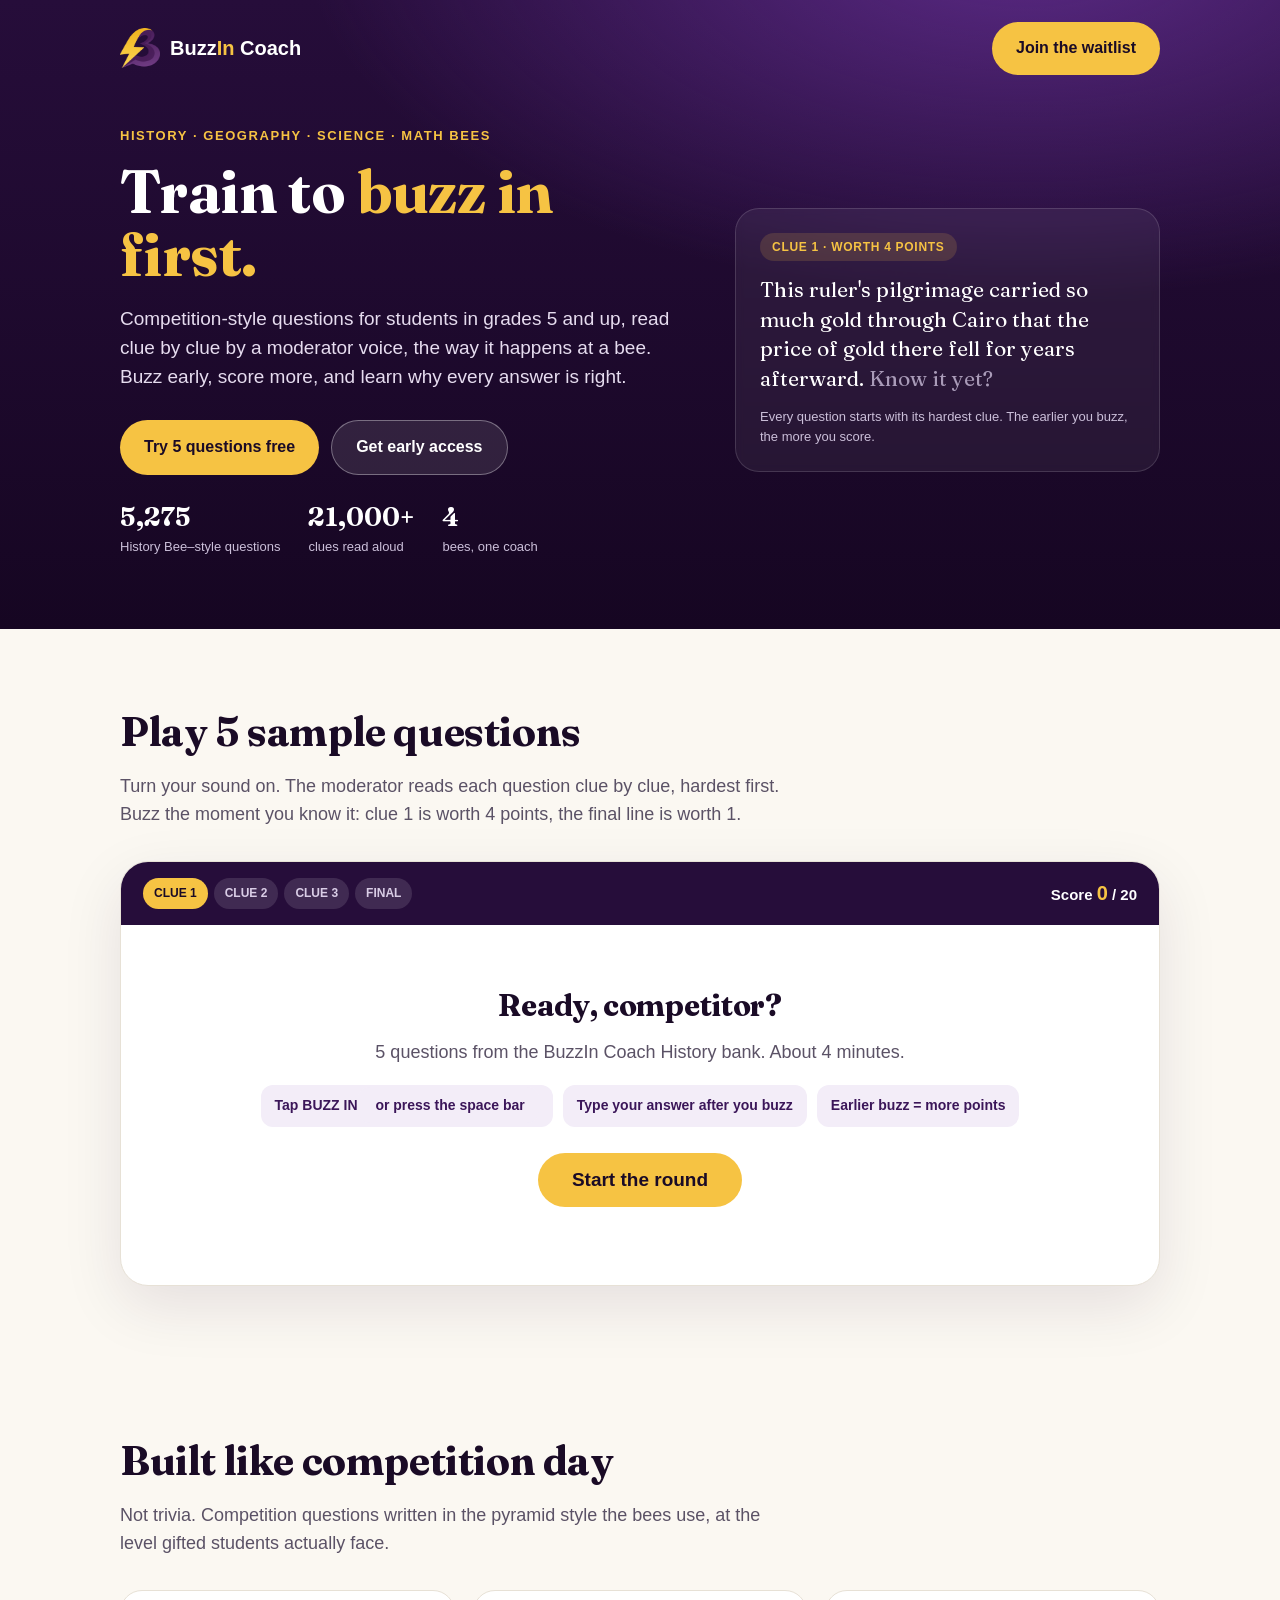
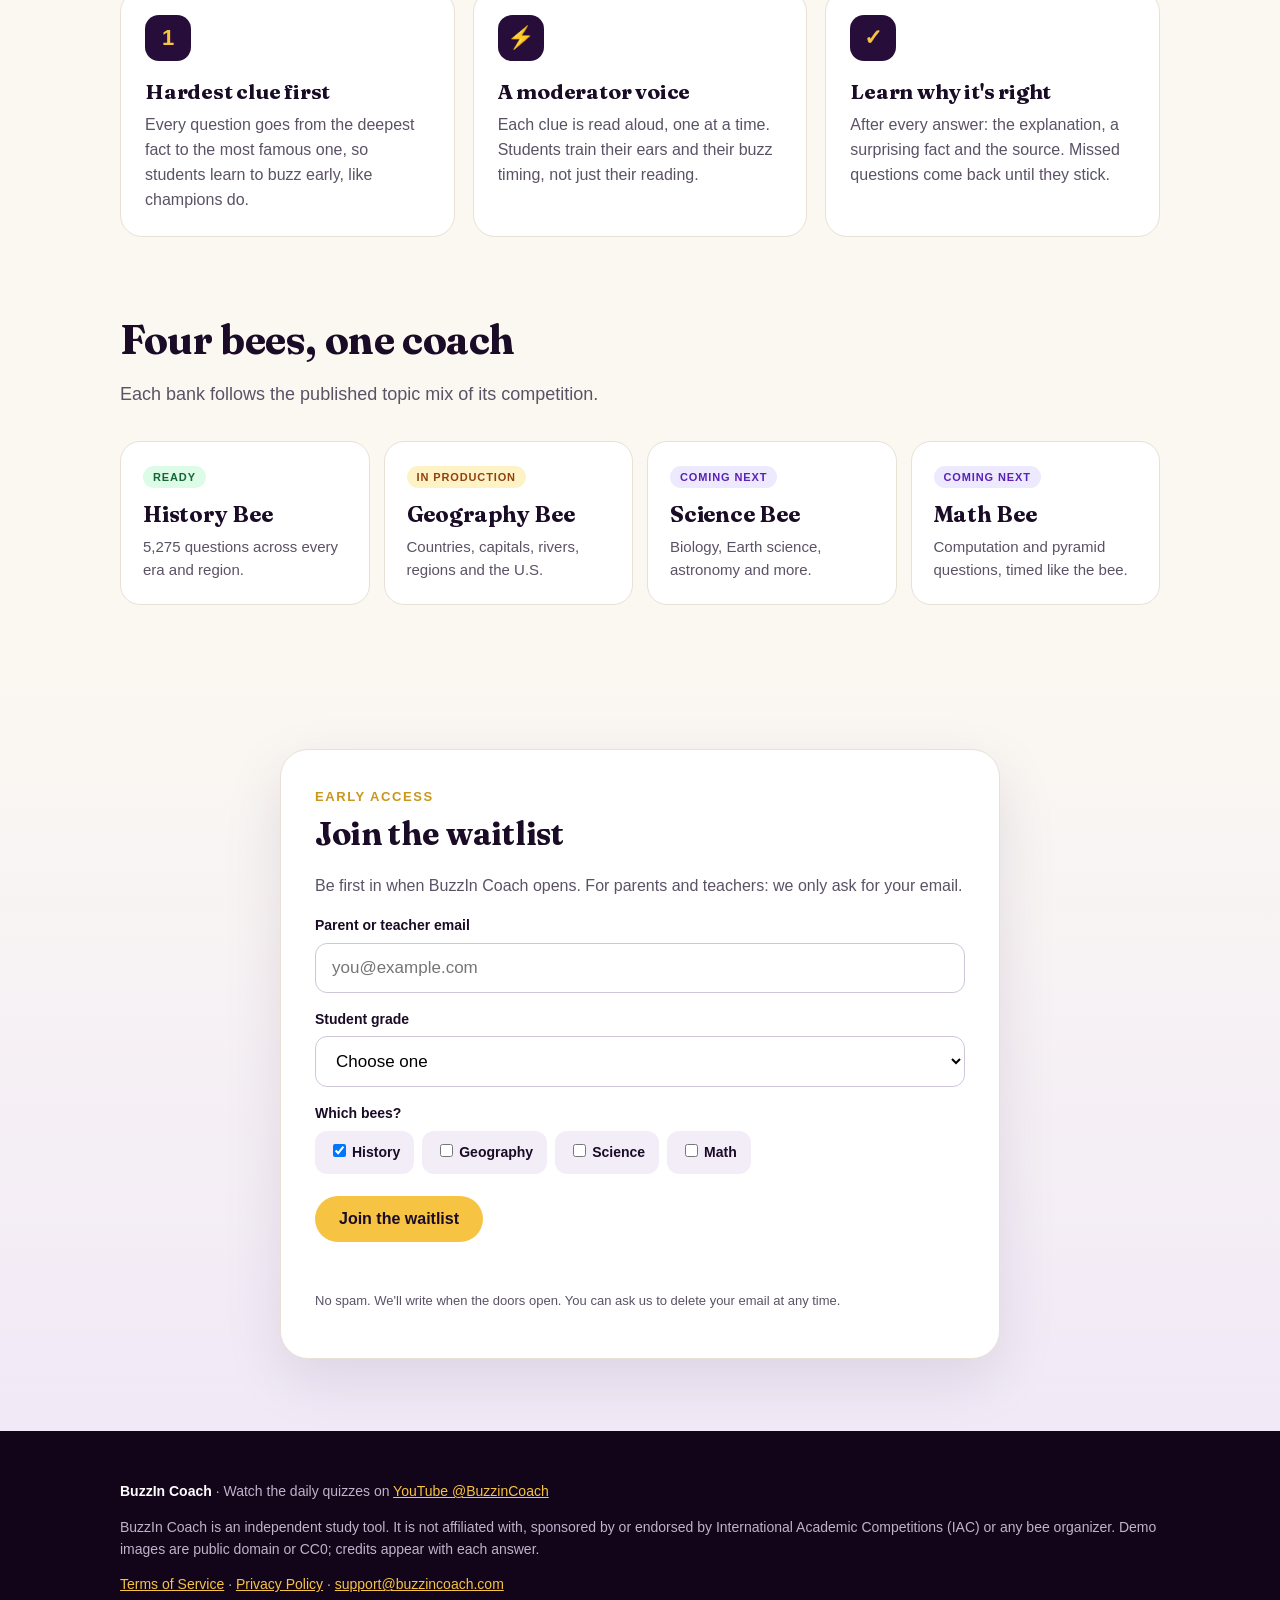
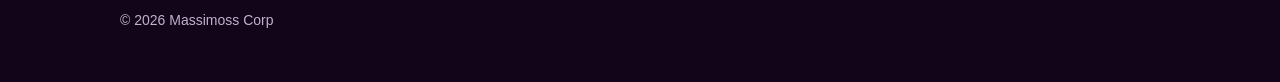
==== commit a95d0de2: "Landing: History Bee-style wording (no real/official claims), no founding-family price, © Massimoss " ====
--- a/index.html
+++ b/index.html
@@ -4,7 +4,7 @@
 <meta charset="utf-8">
 <meta name="viewport" content="width=device-width, initial-scale=1">
 <title>BuzzIn Coach</title>
-<meta name="description" content="Train for the History, Geography, Science and Math Bees with real competition-level questions, read clue by clue by a moderator voice. Try 5 questions free.">
+<meta name="description" content="Train for the History Bee with competition-style questions, read clue by clue by a moderator voice. Try 5 questions free.">
 <link rel="icon" href="favicon.png">
 <style>
 @font-face{font-family:'Fraunces';src:url(fonts/fraunces-latin.woff2) format('woff2');font-weight:100 900;font-display:swap}
@@ -119,13 +119,13 @@
       <div>
         <span class="eyebrow">History · Geography · Science · Math Bees</span>
         <h1>Train to <em>buzz in first.</em></h1>
-        <p class="lead">Real national-competition questions for gifted students in grades 5 and up, read clue by clue by a moderator voice, just like the bee. Buzz early, score more, and learn why every answer is right.</p>
+        <p class="lead">Competition-style questions for students in grades 5 and up, read clue by clue by a moderator voice, the way it happens at a bee. Buzz early, score more, and learn why every answer is right.</p>
         <div class="cta-row">
           <a class="btn btn-gold" href="#demo">Try 5 questions free</a>
           <a class="btn btn-ghost" href="#join">Get early access</a>
         </div>
         <div class="stats">
-          <div><b>5,275</b>History Bee questions</div>
+          <div><b>5,275</b>History Bee–style questions</div>
           <div><b>21,000+</b>clues read aloud</div>
           <div><b>4</b>bees, one coach</div>
         </div>
@@ -141,7 +141,7 @@
 
 <section id="demo">
   <div class="wrap">
-    <h2 class="section-title">Play 5 real questions</h2>
+    <h2 class="section-title">Play 5 sample questions</h2>
     <p class="section-sub">Turn your sound on. The moderator reads each question clue by clue, hardest first. Buzz the moment you know it: clue 1 is worth 4 points, the final line is worth 1.</p>
     <div class="stage" id="stage">
       <div class="stage-top">
@@ -151,7 +151,7 @@
       <div class="stage-body">
         <div class="start-box" id="startBox">
           <h3>Ready, competitor?</h3>
-          <p class="section-sub" style="margin:0 auto">5 questions from the BuzzIn History Bee bank. About 4 minutes.</p>
+          <p class="section-sub" style="margin:0 auto">5 questions from the BuzzIn Coach History bank. About 4 minutes.</p>
           <div class="rules"><span>Tap BUZZ IN<span class="desk"> or press the space bar</span></span><span>Type your answer after you buzz</span><span>Earlier buzz = more points</span></div>
           <button class="btn btn-gold" id="startBtn" style="font-size:19px;padding:16px 34px">Start the round</button>
         </div>
@@ -188,11 +188,11 @@
 
 <section>
   <div class="wrap">
-    <h2 class="section-title">Built like the real bee</h2>
+    <h2 class="section-title">Built like competition day</h2>
     <p class="section-sub">Not trivia. Competition questions written in the pyramid style the bees use, at the level gifted students actually face.</p>
     <div class="grid3">
       <div class="feat"><div class="ico">1</div><h3>Hardest clue first</h3><p>Every question goes from the deepest fact to the most famous one, so students learn to buzz early, like champions do.</p></div>
-      <div class="feat"><div class="ico">⚡</div><h3>A real moderator voice</h3><p>Each clue is read aloud, one at a time. Students train their ears and their buzz timing, not just their reading.</p></div>
+      <div class="feat"><div class="ico">⚡</div><h3>A moderator voice</h3><p>Each clue is read aloud, one at a time. Students train their ears and their buzz timing, not just their reading.</p></div>
       <div class="feat"><div class="ico">✓</div><h3>Learn why it's right</h3><p>After every answer: the explanation, a surprising fact and the source. Missed questions come back until they stick.</p></div>
     </div>
   </div>
@@ -201,7 +201,7 @@
 <section style="padding-top:0">
   <div class="wrap">
     <h2 class="section-title">Four bees, one coach</h2>
-    <p class="section-sub">Each bank follows the official topic distribution of its competition.</p>
+    <p class="section-sub">Each bank follows the published topic mix of its competition.</p>
     <div class="bees">
       <div class="bee"><span class="tag live">Ready</span><h3>History Bee</h3><p>5,275 questions across every era and region.</p></div>
       <div class="bee"><span class="tag soon">In production</span><h3>Geography Bee</h3><p>Countries, capitals, rivers, regions and the U.S.</p></div>
@@ -217,7 +217,7 @@
     <div class="join-card">
       <span class="eyebrow" style="color:var(--gold-d)">Early access</span>
       <h2>Join the waitlist</h2>
-      <p class="small" style="font-size:16px">Be first in when BuzzIn Coach opens, with a founding-family price. For parents and teachers: we only ask for your email.</p>
+      <p class="small" style="font-size:16px">Be first in when BuzzIn Coach opens. For parents and teachers: we only ask for your email.</p>
       <form id="joinForm" novalidate>
         <label for="email">Parent or teacher email</label>
         <input type="email" id="email" required placeholder="you@example.com" autocomplete="email">
@@ -243,7 +243,7 @@
     <p><b style="color:#fff">BuzzIn Coach</b> · Watch the daily quizzes on <a href="https://www.youtube.com/@BuzzinCoach" target="_blank" rel="noopener">YouTube @BuzzinCoach</a></p>
     <p>BuzzIn Coach is an independent study tool. It is not affiliated with, sponsored by or endorsed by International Academic Competitions (IAC) or any bee organizer. Demo images are public domain or CC0; credits appear with each answer.</p>
     <p><a href="/terms/">Terms of Service</a> · <a href="/privacy/">Privacy Policy</a> · <a href="mailto:support@buzzincoach.com">support@buzzincoach.com</a></p>
-    <p>© 2026 BuzzIn Coach</p>
+    <p>© 2026 Massimoss Corp</p>
   </div>
 </footer>
 
